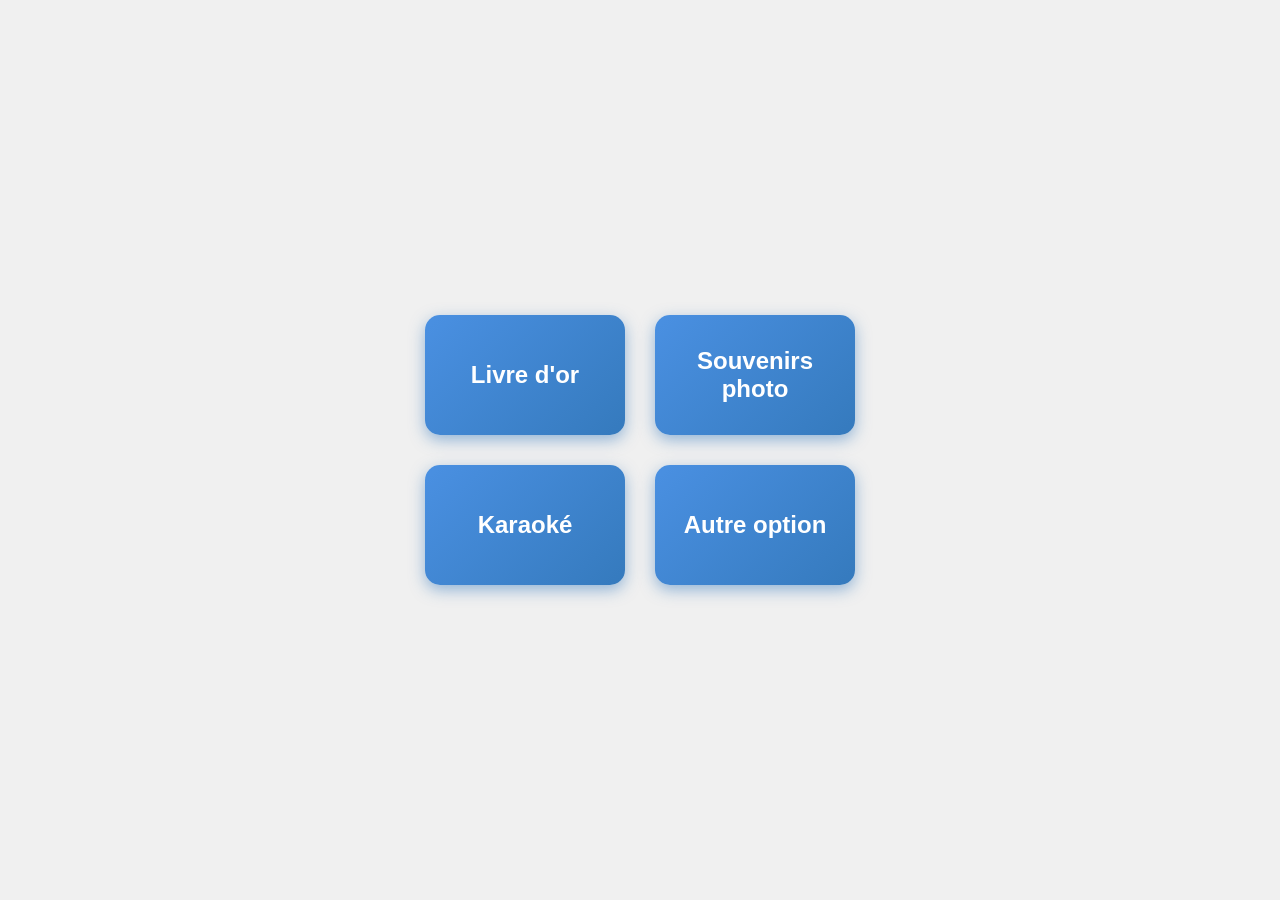
==== index.html @ 2a938de9 "test deploiement" ====
<!DOCTYPE html>
<html lang="en">

<head>
    <meta charset="UTF-8">
    <meta name="viewport" content="width=device-width, initial-scale=1.0">
    <title>Event</title>
    <link rel="stylesheet" href="./css/style_index.css">
</head>

<body>
    <div class="container">
        <button id="btnLivreOr">Livre d'or</button>
        <button id="btnPhotoboost">Souvenirs photo</button>
        <button id="btnOption1">Karaoké</button>
        <button id="btnOption2">Autre option</button>
    </div>
</body>

</html>
---- css/style_index.css ----
body {
    display: flex;
    height: 100vh;
    margin: 0;
    justify-content: center;
    align-items: center;
    background-color: #f0f0f0;
    font-family: Arial, sans-serif;
}

.container {
    display: grid;
    grid-template-columns: repeat(2, 200px);
    grid-gap: 30px;
}

button {
    width: 200px;
    height: 120px;
    font-size: 24px;
    font-weight: bold;
    border: none;
    border-radius: 15px;
    cursor: pointer;
    background: linear-gradient(135deg, #4A90E2, #357ABD);
    color: white;
    box-shadow: 0 5px 15px rgba(53, 122, 189, 0.5);
    transition: background 0.3s ease;
}

button:hover {
    background: linear-gradient(135deg, #357ABD, #2a5d8f);
}
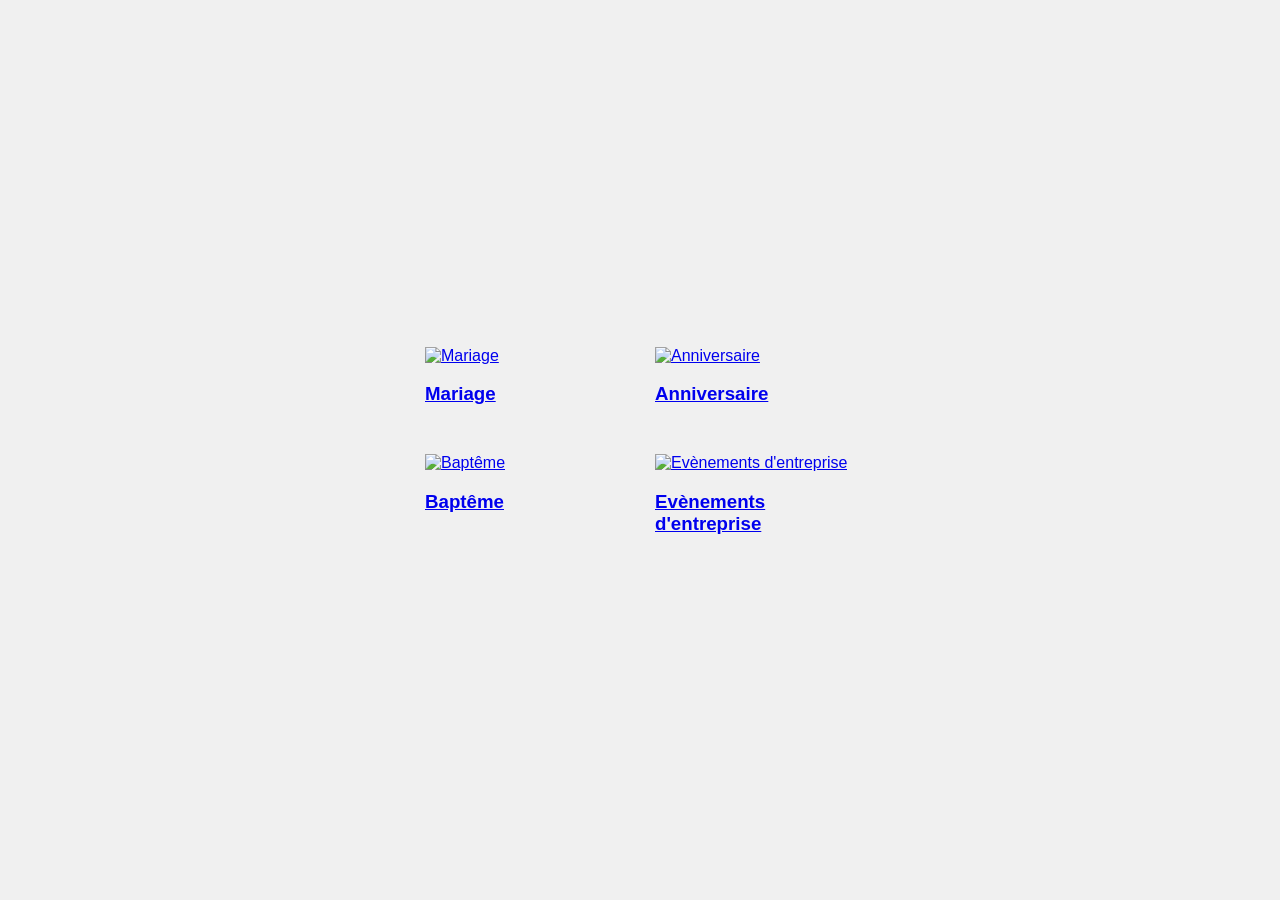
==== commit 4f053ca4: "ossature ev" ====
--- a/index.html
+++ b/index.html
@@ -1,19 +1,45 @@
 <!DOCTYPE html>
-<html lang="en">
+<html lang="fr">
 
 <head>
     <meta charset="UTF-8">
     <meta name="viewport" content="width=device-width, initial-scale=1.0">
-    <title>Event</title>
+    <title>Accueil</title>
     <link rel="stylesheet" href="./css/style_index.css">
 </head>
 
 <body>
     <div class="container">
-        <button id="btnLivreOr">Livre d'or</button>
-        <button id="btnPhotoboost">Souvenirs photo</button>
-        <button id="btnOption1">Karaoké</button>
-        <button id="btnOption2">Autre option</button>
+        <div class="container">
+            <div class="icon">
+                <a href="index_wedding.html">
+                    <img src="./img/wedding.png" alt="Mariage" class="btn">
+                    <h3>Mariage</h3>
+                </a>
+            </div>
+
+            <div class="icon">
+                <a href="index_birthday.html">
+                    <img src="./img/birthday.png" alt="Anniversaire" class="btn">
+                    <h3>Anniversaire</h3>
+                </a>
+            </div>
+
+            <div class="icon">
+                <a href="index_bapteme.html">
+                    <img src="./img/bapteme.png" alt="Baptême" class="btn">
+                    <h3>Baptême</h3>
+                </a>
+            </div>
+
+            <div class="icon">
+                <a href="index_company.html">
+                    <img src="./img/company.png" alt="Evènements d'entreprise" class="btn">
+                    <h3>Evènements d'entreprise</h3>
+                </a>
+            </div>
+        </div>
+
     </div>
 </body>
 
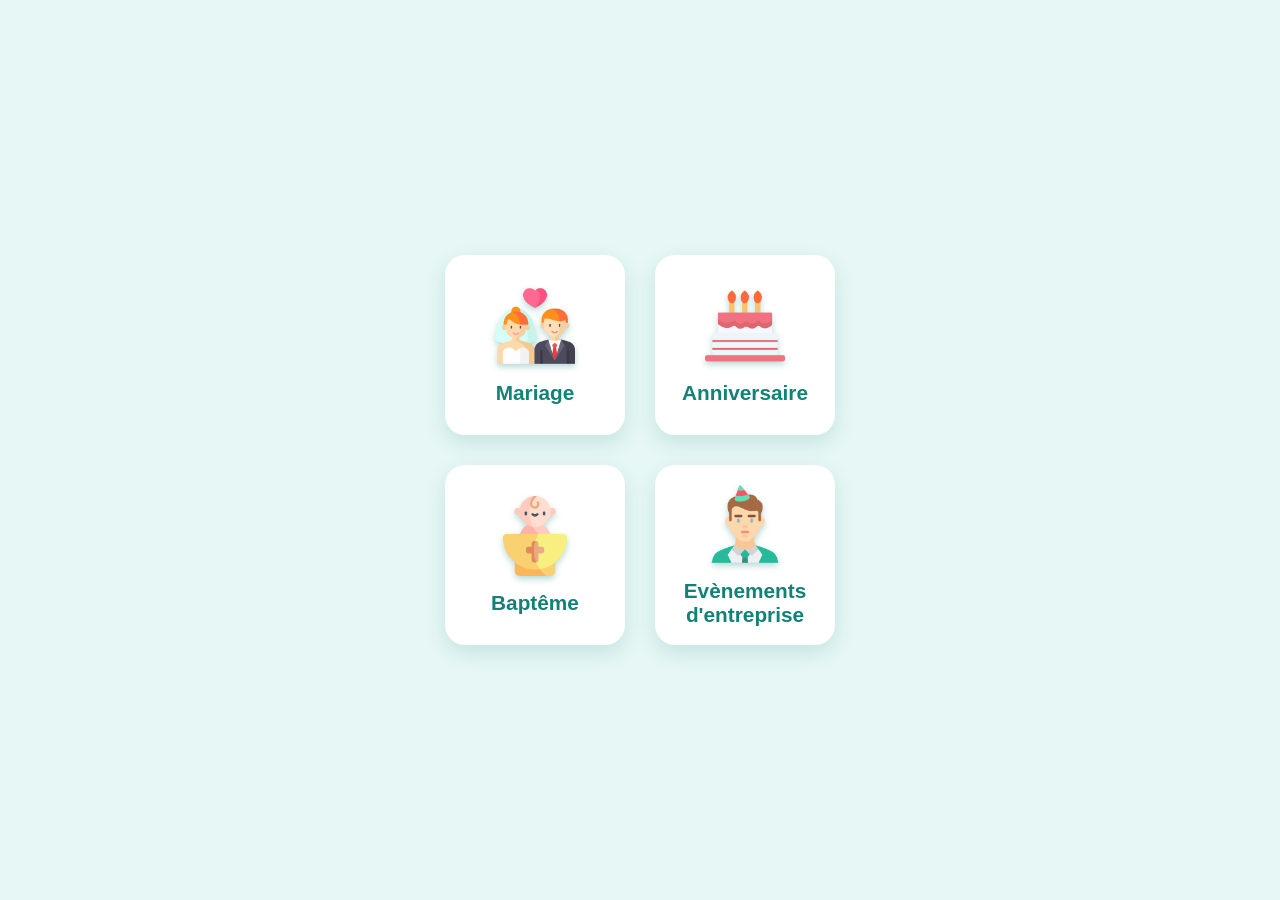
==== commit 7d23b7b1: "hitbox réglée" ====
--- a/index.html
+++ b/index.html
@@ -10,35 +10,33 @@
 
 <body>
     <div class="container">
-        <div class="container">
+        <a href="index_wedding.html">
             <div class="icon">
-                <a href="index_wedding.html">
                     <img src="./img/wedding.png" alt="Mariage" class="btn">
                     <h3>Mariage</h3>
-                </a>
-            </div>
+                </div>
+            </a>
 
+            <a href="index_birthday.html">
             <div class="icon">
-                <a href="index_birthday.html">
                     <img src="./img/birthday.png" alt="Anniversaire" class="btn">
                     <h3>Anniversaire</h3>
-                </a>
-            </div>
+                </div>
+            </a>
 
+            <a href="index_bapteme.html">
             <div class="icon">
-                <a href="index_bapteme.html">
                     <img src="./img/bapteme.png" alt="Baptême" class="btn">
                     <h3>Baptême</h3>
-                </a>
-            </div>
+                </div>
+            </a>
 
+            <a href="index_company.html">
             <div class="icon">
-                <a href="index_company.html">
                     <img src="./img/company.png" alt="Evènements d'entreprise" class="btn">
                     <h3>Evènements d'entreprise</h3>
-                </a>
-            </div>
-        </div>
+                </div>
+            </a>
 
     </div>
 </body>
--- a/css/style_index.css
+++ b/css/style_index.css
@@ -4,30 +4,63 @@
     margin: 0;
     justify-content: center;
     align-items: center;
-    background-color: #f0f0f0;
-    font-family: Arial, sans-serif;
+    background: #e6f7f5;
+    font-family: 'Segoe UI', Tahoma, Geneva, Verdana, sans-serif;
 }
 
 .container {
     display: grid;
-    grid-template-columns: repeat(2, 200px);
-    grid-gap: 30px;
+    grid-template-columns: repeat(2, 180px);
+    grid-template-rows: repeat(2, 180px);
+    gap: 30px;
+    width: max-content;
+    padding: 20px 0;
 }
 
-button {
-    width: 200px;
-    height: 120px;
-    font-size: 24px;
-    font-weight: bold;
-    border: none;
-    border-radius: 15px;
+.icon {
+    background: white;
+    border-radius: 20px;
+    box-shadow: 0 8px 20px rgba(18, 130, 119, 0.15);
+    text-align: center;
+    padding: 20px;
+    transition: transform 0.3s ease, box-shadow 0.3s ease;
     cursor: pointer;
-    background: linear-gradient(135deg, #4A90E2, #357ABD);
-    color: white;
-    box-shadow: 0 5px 15px rgba(53, 122, 189, 0.5);
-    transition: background 0.3s ease;
+    user-select: none;
+
+    display: flex;
+    flex-direction: column;
+    justify-content: center;
+    align-items: center;
+
+    width: 180px;
+    height: 180px;
+    box-sizing: border-box;
 }
 
-button:hover {
-    background: linear-gradient(135deg, #357ABD, #2a5d8f);
+.icon:hover {
+    transform: translateY(-10px);
+    box-shadow: 0 20px 40px rgba(18, 130, 119, 0.3);
+}
+
+.icon img {
+    width: 80px;
+    height: 80px;
+    object-fit: contain;
+    margin-bottom: 15px;
+    filter: drop-shadow(0 3px 3px rgba(18, 130, 119, 0.3));
+}
+
+.icon h3 {
+    font-weight: 700;
+    font-size: 1.3rem;
+    color: #128277;
+    margin: 0;
+}
+
+a {
+    text-decoration: none;
+    display: block;
+    color: inherit;
+    width: 100%;
+    height: 100%;
 }
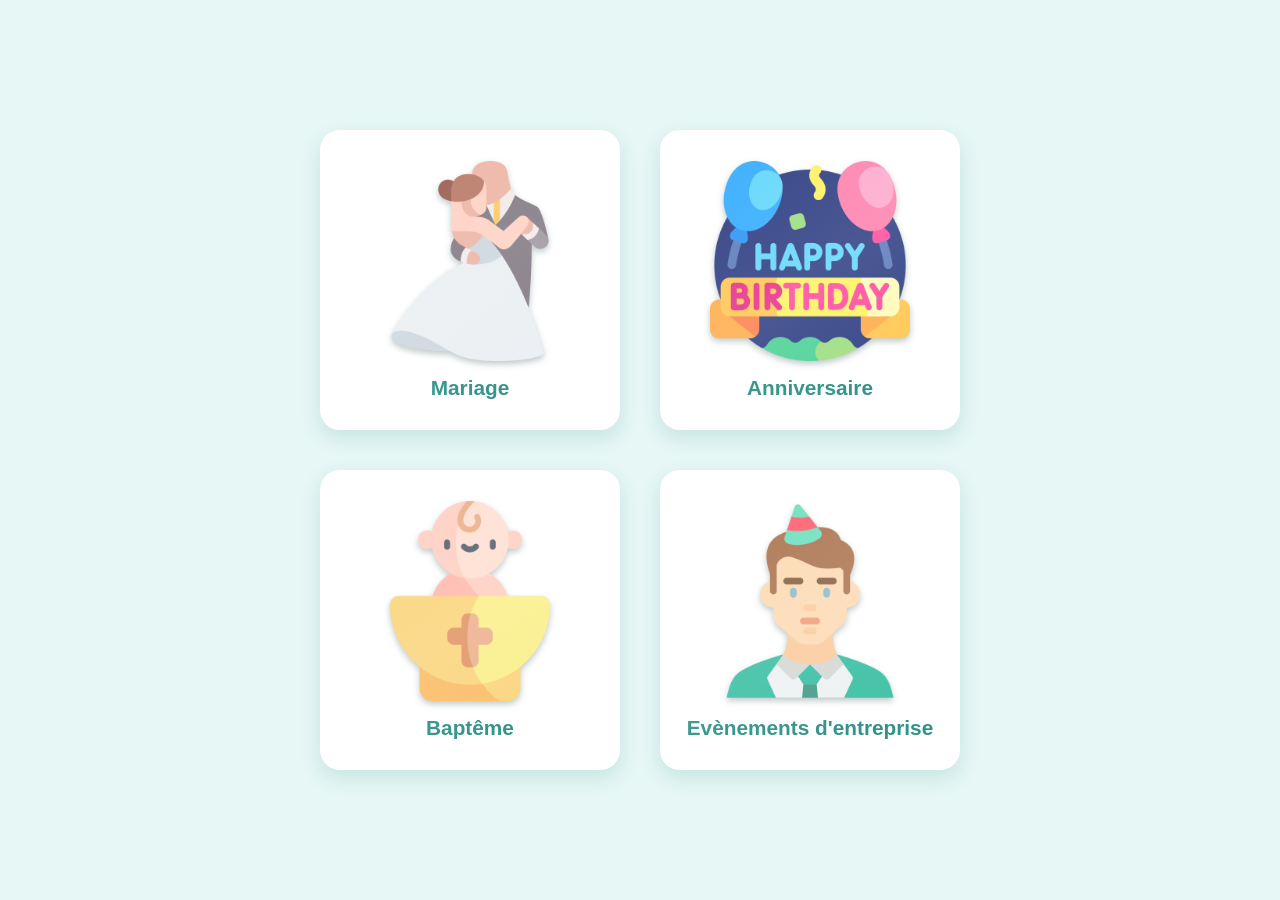
==== commit 610327d4: "logo anniv updated" ====
--- a/index.html
+++ b/index.html
@@ -10,33 +10,33 @@
 
 <body>
     <div class="container">
-        <a href="index_wedding.html">
+        <a href="index_wedding.html" id = "wedding">
             <div class="icon">
-                    <img src="./img/wedding.png" alt="Mariage" class="btn">
-                    <h3>Mariage</h3>
-                </div>
-            </a>
+                <img src="./img/wedding.png" alt="Mariage" class="btn">
+                <h3>Mariage</h3>
+            </div>
+        </a>
 
-            <a href="index_birthday.html">
+        <a href="index_birthday.html" id ="birthday">
             <div class="icon">
-                    <img src="./img/birthday.png" alt="Anniversaire" class="btn">
-                    <h3>Anniversaire</h3>
-                </div>
-            </a>
+                <img src="./img/birthday2.png" alt="Anniversaire" class="btn">
+                <h3>Anniversaire</h3>
+            </div>
+        </a>
 
-            <a href="index_bapteme.html">
+        <a href="index_bapteme.html" id ="bapteme">
             <div class="icon">
-                    <img src="./img/bapteme.png" alt="Baptême" class="btn">
-                    <h3>Baptême</h3>
-                </div>
-            </a>
+                <img src="./img/bapteme.png" alt="Baptême" class="btn">
+                <h3>Baptême</h3>
+            </div>
+        </a>
 
-            <a href="index_company.html">
+        <a href="index_company.html" id="company">
             <div class="icon">
-                    <img src="./img/company.png" alt="Evènements d'entreprise" class="btn">
-                    <h3>Evènements d'entreprise</h3>
-                </div>
-            </a>
+                <img src="./img/company.png" alt="Evènements d'entreprise" class="btn">
+                <h3>Evènements d'entreprise</h3>
+            </div>
+        </a>
 
     </div>
 </body>
--- a/css/style_index.css
+++ b/css/style_index.css
@@ -10,12 +10,66 @@
 
 .container {
     display: grid;
-    grid-template-columns: repeat(2, 180px);
-    grid-template-rows: repeat(2, 180px);
-    gap: 30px;
+    grid-template-columns: repeat(2, 300px);
+    grid-template-rows: repeat(2, 300px);
+    gap: 40px;
     width: max-content;
     padding: 20px 0;
+    justify-content: center;
 }
+
+
+.icon {
+    position: relative;
+    /* pour positionner le pseudo-élément */
+    overflow: hidden;
+    /* pour ne pas que la brillance dépasse */
+    background: white;
+    border-radius: 20px;
+    box-shadow: 0 8px 20px rgba(18, 130, 119, 0.15);
+    text-align: center;
+    padding: 20px;
+    transition: transform 0.3s ease, box-shadow 0.3s ease;
+    cursor: pointer;
+    user-select: none;
+    display: flex;
+    flex-direction: column;
+    justify-content: center;
+    align-items: center;
+    width: 300px;
+    height: 300px;
+    box-sizing: border-box;
+}
+
+/* Éclat lumineux animé */
+.icon::after {
+    content: '';
+    position: absolute;
+    top: -50%;
+    left: -50%;
+    width: 200%;
+    height: 200%;
+    background: linear-gradient(120deg,
+            rgba(255, 255, 255, 0) 0%,
+            rgba(255, 255, 255, 0.2) 50%,
+            rgba(255, 255, 255, 0) 100%);
+    transform: rotate(25deg);
+    animation: shimmer 3s infinite;
+    pointer-events: none;
+    /* pour ne pas bloquer les clics */
+}
+
+@keyframes shimmer {
+    0% {
+        transform: translateX(-100%) rotate(25deg);
+    }
+
+    100% {
+        transform: translateX(100%) rotate(25deg);
+    }
+}
+
+
 
 .icon {
     background: white;
@@ -26,14 +80,12 @@
     transition: transform 0.3s ease, box-shadow 0.3s ease;
     cursor: pointer;
     user-select: none;
-
     display: flex;
     flex-direction: column;
     justify-content: center;
     align-items: center;
-
-    width: 180px;
-    height: 180px;
+    width: 300px;
+    height: 300px;
     box-sizing: border-box;
 }
 
@@ -43,11 +95,11 @@
 }
 
 .icon img {
-    width: 80px;
-    height: 80px;
+    width: 200px;
+    height: 200px;
     object-fit: contain;
     margin-bottom: 15px;
-    filter: drop-shadow(0 3px 3px rgba(18, 130, 119, 0.3));
+    filter: drop-shadow(0 3px 3px rgba(0, 41, 37, 0.3));
 }
 
 .icon h3 {
@@ -57,9 +109,16 @@
     margin: 0;
 }
 
-a {
+#wedding,
+#bapteme,
+#company,
+#birthday,
+#video-chat,
+#karaoke,
+#photobooth,
+#videobooth {
     text-decoration: none;
-    display: block;
+    display: flex;
     color: inherit;
     width: 100%;
     height: 100%;
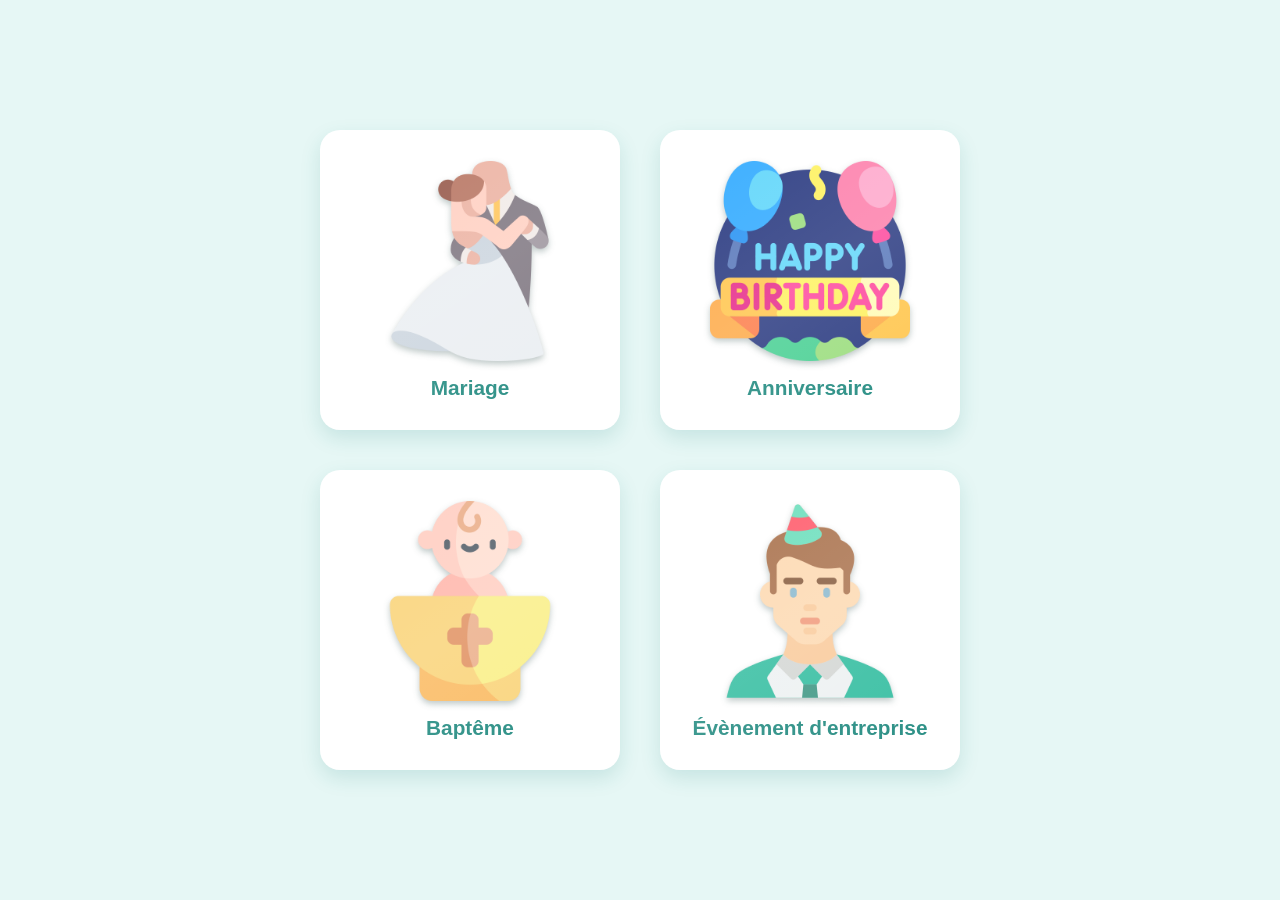
==== commit 4e43d28e: "changements d'icônes" ====
--- a/index.html
+++ b/index.html
@@ -34,7 +34,7 @@
         <a href="index_company.html" id="company">
             <div class="icon">
                 <img src="./img/company.png" alt="Evènements d'entreprise" class="btn">
-                <h3>Evènements d'entreprise</h3>
+                <h3>Évènement d'entreprise</h3>
             </div>
         </a>
 
--- a/css/style_index.css
+++ b/css/style_index.css
@@ -122,4 +122,27 @@
     color: inherit;
     width: 100%;
     height: 100%;
+}
+
+#backbutton {
+    display: none;
+}
+
+#admin-access {
+    position: fixed;
+    bottom: 10px;
+    right: 10px;
+}
+
+#admin-access button {
+    background-color: #c3c8ce;
+    font-family: 'Rubik', sans-serif;
+    font-size: 0.7rem;
+    border: 2px solid #494d50;
+    /* bordure douce */
+    border-radius: 8px;
+    box-shadow: 0 4px 8px rgba(122, 138, 153, 0.4);
+    /* ombre portée légère */
+    padding: 6px 12px;
+    cursor: pointer;
 }
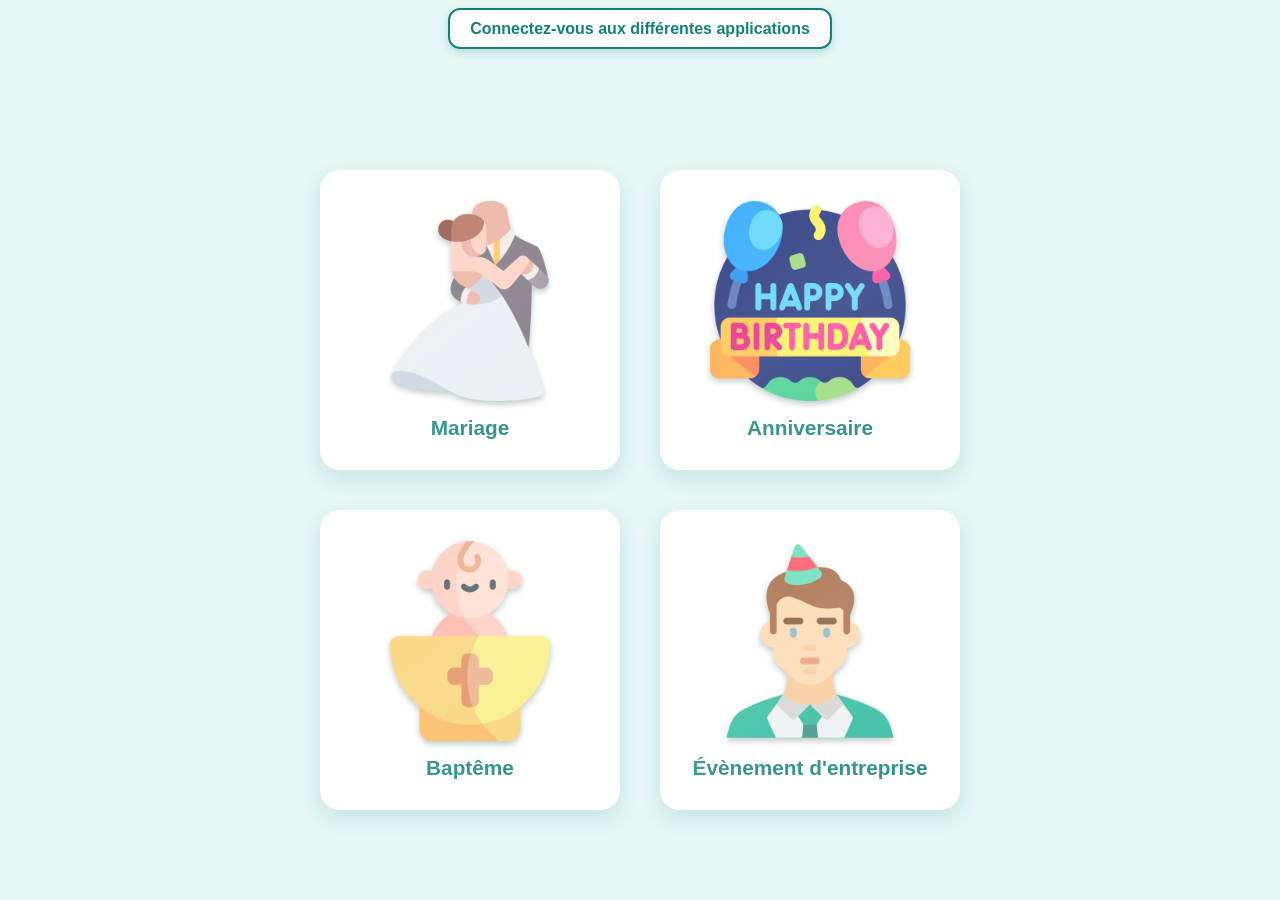
==== commit d2bba178: "bouton connect" ====
--- a/index.html
+++ b/index.html
@@ -6,25 +6,31 @@
     <meta name="viewport" content="width=device-width, initial-scale=1.0">
     <title>Accueil</title>
     <link rel="stylesheet" href="./css/style_index.css">
+
 </head>
 
 <body>
+
+    <header id="toplink">
+        <a href="connexion.html">Connectez-vous aux différentes applications</a>
+    </header>
+
     <div class="container">
-        <a href="index_wedding.html" id = "wedding">
+        <a href="index_wedding.html" id="wedding">
             <div class="icon">
                 <img src="./img/wedding.png" alt="Mariage" class="btn">
                 <h3>Mariage</h3>
             </div>
         </a>
 
-        <a href="index_birthday.html" id ="birthday">
+        <a href="index_birthday.html" id="birthday">
             <div class="icon">
                 <img src="./img/birthday2.png" alt="Anniversaire" class="btn">
                 <h3>Anniversaire</h3>
             </div>
         </a>
 
-        <a href="index_bapteme.html" id ="bapteme">
+        <a href="index_bapteme.html" id="bapteme">
             <div class="icon">
                 <img src="./img/bapteme.png" alt="Baptême" class="btn">
                 <h3>Baptême</h3>
--- a/css/style_index.css
+++ b/css/style_index.css
@@ -16,6 +16,7 @@
     width: max-content;
     padding: 20px 0;
     justify-content: center;
+    padding-top: 100px;
 }
 
 
@@ -145,4 +146,30 @@
     /* ombre portée légère */
     padding: 6px 12px;
     cursor: pointer;
+}
+
+#toplink {
+    position: absolute;
+    top: 20px;
+    width: 100%;
+    text-align: center;
+    z-index: 10;
+}
+
+#toplink a {
+    font-size: 1rem;
+    font-weight: 600;
+    color: #128277;
+    text-decoration: none;
+    background-color: #ffffff;
+    border: 2px solid #128277;
+    padding: 10px 20px;
+    border-radius: 12px;
+    box-shadow: 0 4px 8px rgba(18, 130, 119, 0.2);
+    transition: background-color 0.3s ease, color 0.3s ease;
+}
+
+#toplink a:hover {
+    background-color: #128277;
+    color: #ffffff;
 }
